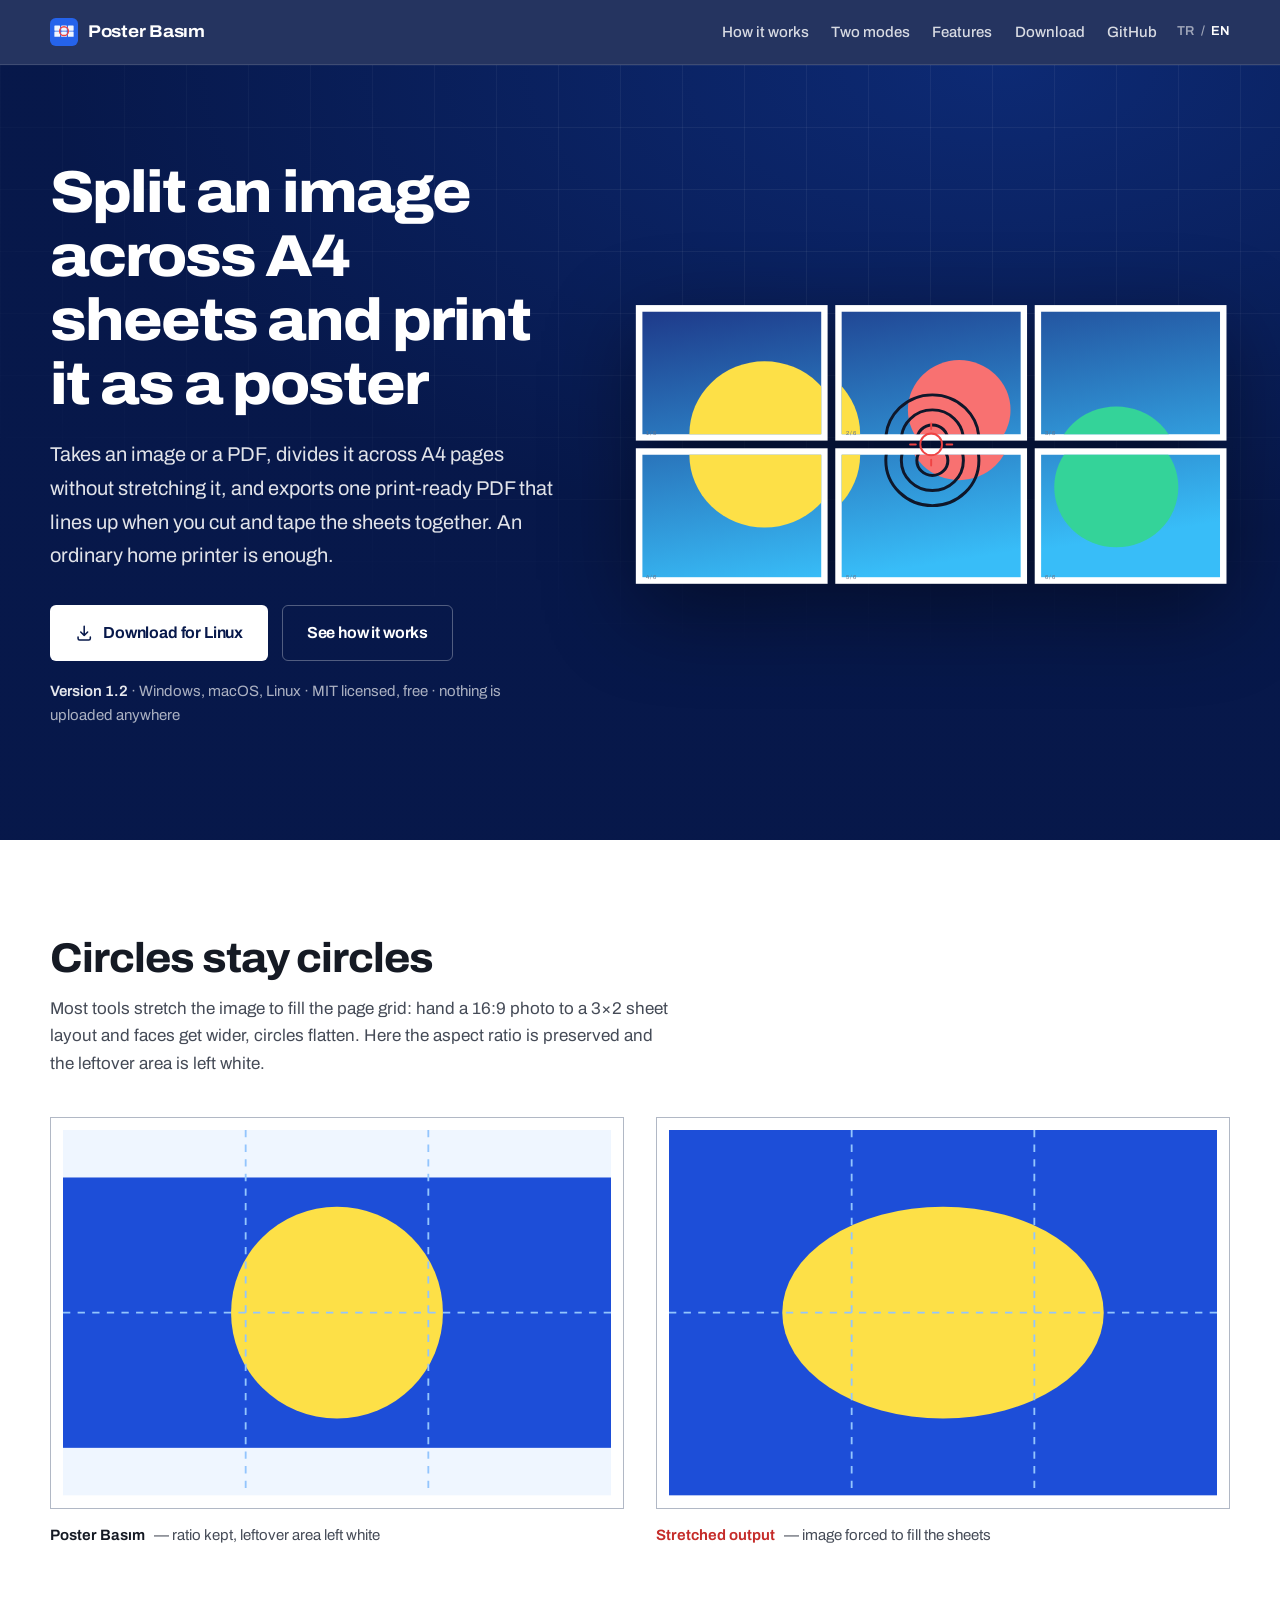
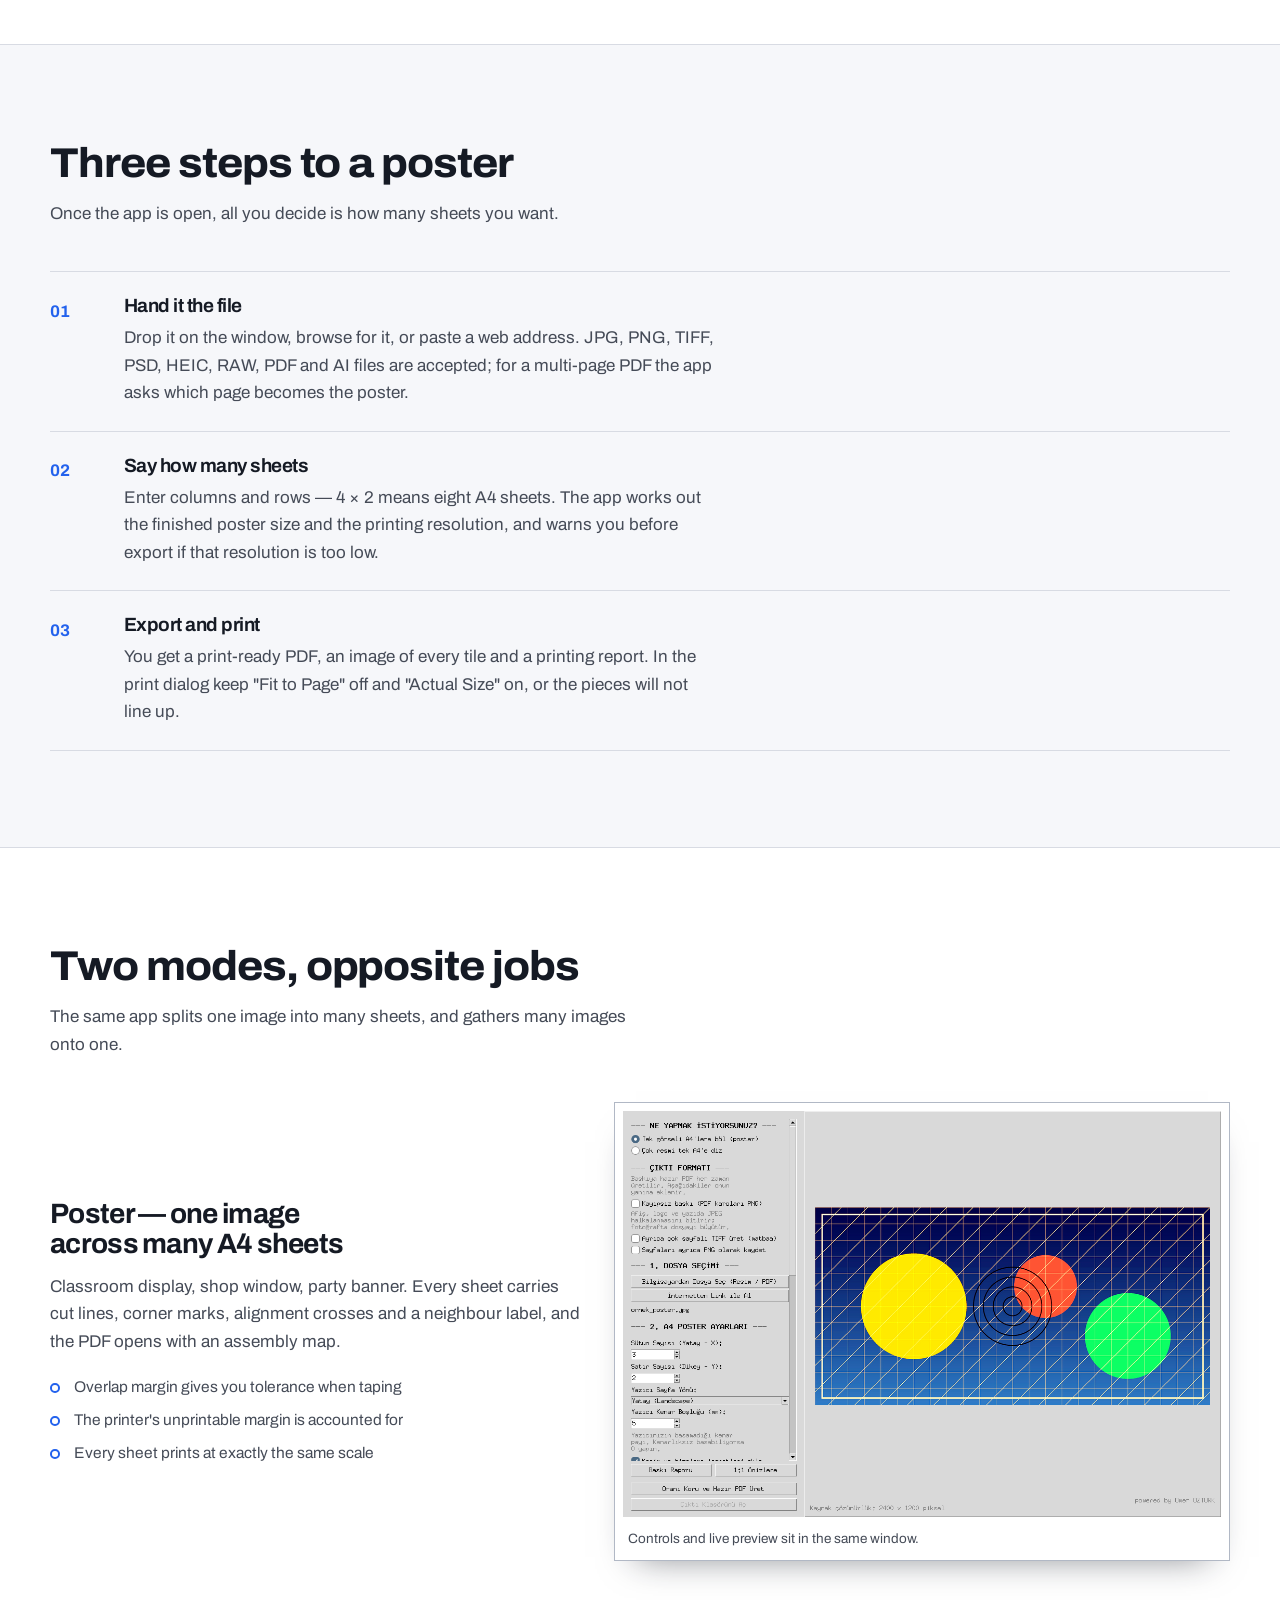
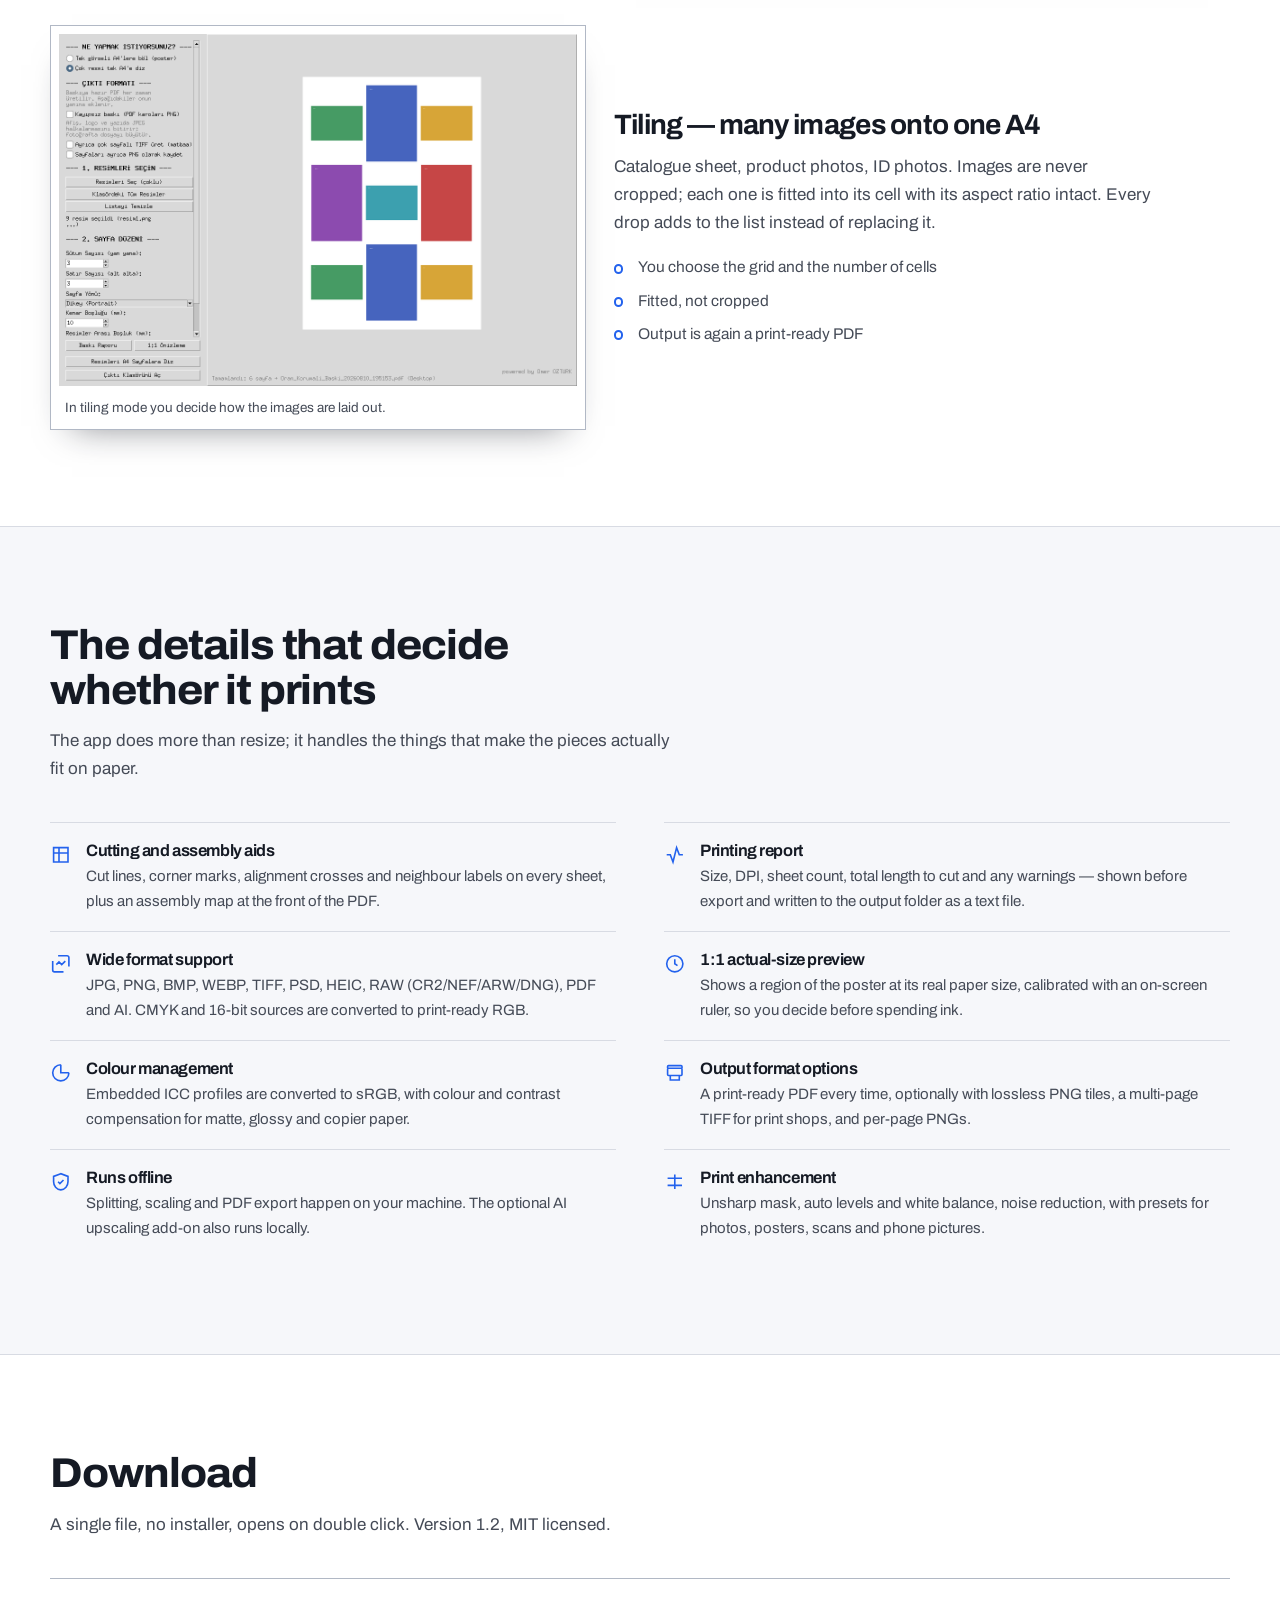
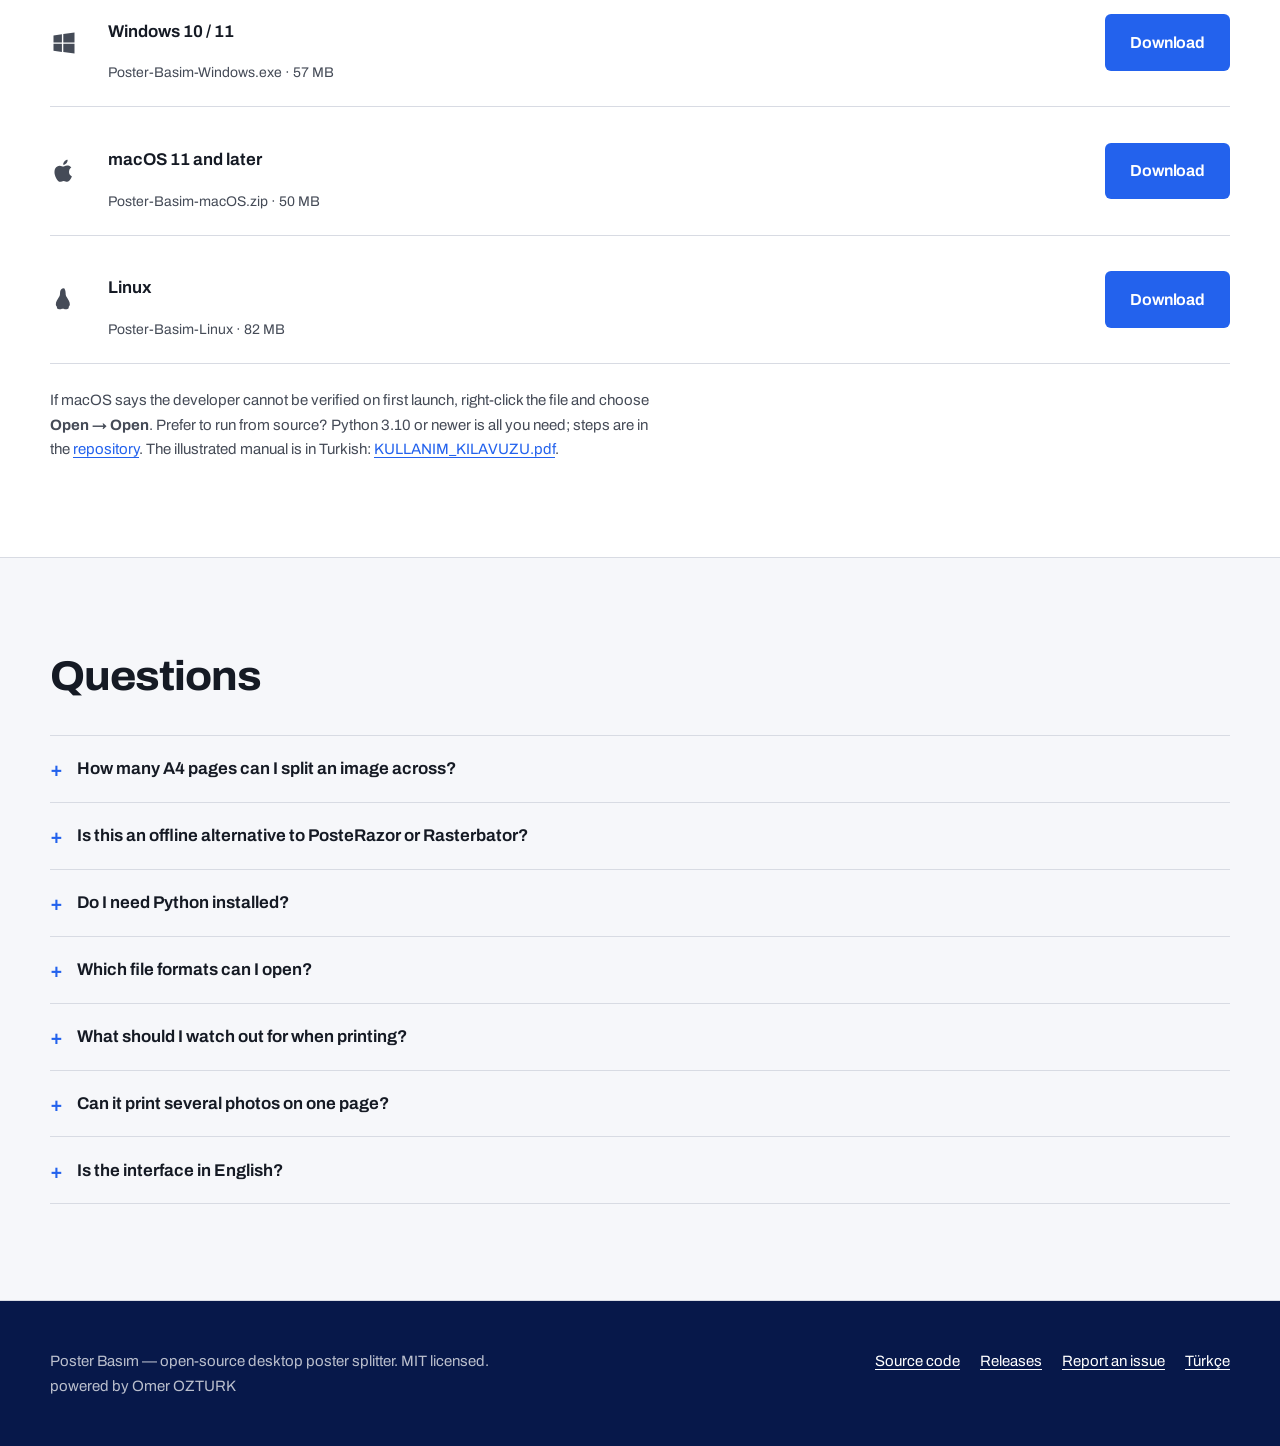
==== docs/en/index.html @ 3c2677ff "Tanitim sayfasi: iki dilli GitHub Pages sitesi Arama gorunurlugu icin docs/ altinda Turkce ve Ingili" ====
<!doctype html>
<html lang="en">
<head>
<meta charset="utf-8">
<meta name="viewport" content="width=device-width, initial-scale=1">
<title>Poster Basım — Split an image into A4 pages and print it as a poster</title>
<meta name="description" content="Free desktop app that splits an image or PDF across A4 pages without distorting it and exports a print-ready PDF. Works offline on Windows, macOS and Linux — your file never leaves your computer.">
<link rel="canonical" href="https://mustafasneu.github.io/poster-basim/en/">
<link rel="alternate" hreflang="tr" href="https://mustafasneu.github.io/poster-basim/">
<link rel="alternate" hreflang="en" href="https://mustafasneu.github.io/poster-basim/en/">
<link rel="alternate" hreflang="x-default" href="https://mustafasneu.github.io/poster-basim/">

<meta property="og:type" content="website">
<meta property="og:locale" content="en_US">
<meta property="og:title" content="Poster Basım — Split an image into A4 pages and print it as a poster">
<meta property="og:description" content="Splits an image across A4 sheets without stretching it and exports a print-ready PDF. Free, offline, no upload.">
<meta property="og:url" content="https://mustafasneu.github.io/poster-basim/en/">
<meta property="og:image" content="https://mustafasneu.github.io/poster-basim/img/onizleme-karti.png">
<meta name="twitter:card" content="summary_large_image">

<link rel="icon" href="../img/simge.png" sizes="any">
<link rel="apple-touch-icon" href="../img/simge.png">

<link rel="preconnect" href="https://fonts.googleapis.com">
<link rel="preconnect" href="https://fonts.gstatic.com" crossorigin>
<link rel="stylesheet" href="https://fonts.googleapis.com/css2?family=Archivo:wdth,wght@100..125,400..800&display=swap">
<link rel="stylesheet" href="../style.css">

<script type="application/ld+json">
{
  "@context": "https://schema.org",
  "@type": "SoftwareApplication",
  "name": "Poster Basım",
  "applicationCategory": "DesignApplication",
  "operatingSystem": "Windows, macOS, Linux",
  "description": "Desktop app that splits an image or PDF across A4 sheets without distortion and exports a print-ready PDF. It also tiles many images onto a single A4 sheet.",
  "url": "https://mustafasneu.github.io/poster-basim/en/",
  "downloadUrl": "https://github.com/mustafasneu/poster-basim/releases/latest",
  "softwareVersion": "1.2",
  "license": "https://opensource.org/licenses/MIT",
  "isAccessibleForFree": true,
  "offers": { "@type": "Offer", "price": "0", "priceCurrency": "USD" },
  "inLanguage": "en"
}
</script>
<script type="application/ld+json">
{
  "@context": "https://schema.org",
  "@type": "FAQPage",
  "mainEntity": [
    {"@type":"Question","name":"How many A4 pages can I split an image across?","acceptedAnswer":{"@type":"Answer","text":"You choose the number of columns and rows — 4 columns by 2 rows makes eight A4 sheets. The app calculates the finished poster size and the printing resolution for that grid, and warns you before export if the resolution is too low."}},
    {"@type":"Question","name":"Is it an offline alternative to PosteRazor and Rasterbator?","acceptedAnswer":{"@type":"Answer","text":"Yes. It is a desktop application for Windows, macOS and Linux. Splitting, scaling and PDF export all happen on your machine, so nothing is uploaded to a server."}},
    {"@type":"Question","name":"Do I need Python installed?","acceptedAnswer":{"@type":"Answer","text":"No, if you download the packaged build from this page — it is a single file and runs on double click. Running from source requires Python 3.10 or newer."}},
    {"@type":"Question","name":"Which file formats can I open?","acceptedAnswer":{"@type":"Answer","text":"JPG, PNG, BMP, WEBP, TIFF, PSD, HEIC, RAW files such as CR2, NEF, ARW and DNG, plus PDF and AI. CMYK and 16-bit sources are converted to print-ready RGB."}},
    {"@type":"Question","name":"What should I watch out for when printing?","acceptedAnswer":{"@type":"Answer","text":"Turn off Fit to Page in the print dialog and print at Actual Size or 100% scale. Otherwise the sheets come out at different scales and the pieces will not line up."}},
    {"@type":"Question","name":"Can it print several photos on one page?","acceptedAnswer":{"@type":"Answer","text":"Yes, that is the tiling mode. It arranges multiple images on a single A4 sheet in a grid without cropping them, keeping each image's aspect ratio."}}
  ]
}
</script>
</head>
<body>
<a class="skip" href="#content">Skip to content</a>

<header class="site-head">
  <div class="shell site-head__in">
    <a class="brand" href="./">
      <svg viewBox="0 0 64 64" aria-hidden="true" focusable="false">
        <rect width="64" height="64" rx="13" fill="#2563EB"/>
        <g fill="#EFF6FF">
          <rect x="10" y="17" width="13" height="12" rx="1"/>
          <rect x="25.5" y="17" width="13" height="12" rx="1"/>
          <rect x="41" y="17" width="13" height="12" rx="1"/>
          <rect x="10" y="31" width="13" height="12" rx="1"/>
          <rect x="25.5" y="31" width="13" height="12" rx="1"/>
          <rect x="41" y="31" width="13" height="12" rx="1"/>
        </g>
        <circle cx="32" cy="30" r="10" fill="none" stroke="#EF4444" stroke-width="3.4"/>
      </svg>
      Poster Basım
    </a>
    <nav class="site-nav" aria-label="On this page">
      <a href="#how">How it works</a>
      <a href="#modes">Two modes</a>
      <a href="#features">Features</a>
      <a href="#download">Download</a>
      <a href="https://github.com/mustafasneu/poster-basim">GitHub</a>
    </nav>
    <p class="lang">
      <a href="../" hreflang="tr">TR</a>
      <span aria-hidden="true">/</span>
      <a href="./" aria-current="page" hreflang="en">EN</a>
    </p>
  </div>
</header>

<main id="content">

  <section class="hero">
    <div class="shell hero__in">
      <div>
        <h1>Split an image across A4 sheets and print it as a poster</h1>
        <p class="hero__lede">
          Takes an image or a PDF, divides it across A4 pages without stretching it,
          and exports one print-ready PDF that lines up when you cut and tape the
          sheets together. An ordinary home printer is enough.
        </p>
        <div class="cta-row">
          <a class="btn btn--primary" id="ana-indirme" href="#download" data-win="https://github.com/mustafasneu/poster-basim/releases/latest/download/Poster-Basim-Windows.exe" data-mac="https://github.com/mustafasneu/poster-basim/releases/latest/download/Poster-Basim-macOS.zip" data-linux="https://github.com/mustafasneu/poster-basim/releases/latest/download/Poster-Basim-Linux">
            <svg viewBox="0 0 24 24" fill="none" stroke="currentColor" stroke-width="2" stroke-linecap="round" stroke-linejoin="round" aria-hidden="true"><path d="M12 3v12m0 0 4.5-4.5M12 15l-4.5-4.5M4 17v2a2 2 0 0 0 2 2h12a2 2 0 0 0 2-2v-2"/></svg>
            <span id="ana-indirme-yazi">Download the app</span>
          </a>
          <a class="btn btn--ghost" href="#how">See how it works</a>
        </div>
        <p class="hero__note">
          <b>Version 1.2</b> · Windows, macOS, Linux · MIT licensed, free ·
          nothing is uploaded anywhere
        </p>
      </div>

      <div class="sheets">
        <svg viewBox="0 0 936 448" role="img" aria-labelledby="sheets-title">
          <title id="sheets-title">One image divided across six A4 sheets, each with print margins and a page number</title>
          <defs>
            <linearGradient id="art-bg" x1="0" y1="0" x2="0.35" y2="1">
              <stop offset="0" stop-color="#1E3A8A"/>
              <stop offset="1" stop-color="#38BDF8"/>
            </linearGradient>
            <g id="art">
              <rect width="900" height="424" fill="url(#art-bg)"/>
              <circle cx="205" cy="212" r="126" fill="#FDE047"/>
              <circle cx="497" cy="170" r="86" fill="#F87171"/>
              <circle cx="726" cy="268" r="104" fill="#34D399"/>
              <g fill="none" stroke="#0F172A" stroke-width="5">
                <circle cx="452" cy="222" r="26"/>
                <circle cx="452" cy="222" r="52"/>
                <circle cx="452" cy="222" r="78"/>
              </g>
            </g>
          </defs>

          <g>
            <g class="sheet-tile" style="--i:0">
              <rect x="6" y="6" width="300" height="212" fill="#fff"/>
              <svg x="16" y="16" width="280" height="192" viewBox="0 0 300 212" preserveAspectRatio="none"><use href="#art"/></svg>
              <text x="22" y="210" font-size="9" fill="#64748B" font-family="Archivo, sans-serif">1 / 6</text>
            </g>
            <g class="sheet-tile" style="--i:1">
              <rect x="318" y="6" width="300" height="212" fill="#fff"/>
              <svg x="328" y="16" width="280" height="192" viewBox="300 0 300 212" preserveAspectRatio="none"><use href="#art"/></svg>
              <text x="334" y="210" font-size="9" fill="#64748B" font-family="Archivo, sans-serif">2 / 6</text>
            </g>
            <g class="sheet-tile" style="--i:2">
              <rect x="630" y="6" width="300" height="212" fill="#fff"/>
              <svg x="640" y="16" width="280" height="192" viewBox="600 0 300 212" preserveAspectRatio="none"><use href="#art"/></svg>
              <text x="646" y="210" font-size="9" fill="#64748B" font-family="Archivo, sans-serif">3 / 6</text>
            </g>
            <g class="sheet-tile" style="--i:3">
              <rect x="6" y="230" width="300" height="212" fill="#fff"/>
              <svg x="16" y="240" width="280" height="192" viewBox="0 212 300 212" preserveAspectRatio="none"><use href="#art"/></svg>
              <text x="22" y="434" font-size="9" fill="#64748B" font-family="Archivo, sans-serif">4 / 6</text>
            </g>
            <g class="sheet-tile" style="--i:4">
              <rect x="318" y="230" width="300" height="212" fill="#fff"/>
              <svg x="328" y="240" width="280" height="192" viewBox="300 212 300 212" preserveAspectRatio="none"><use href="#art"/></svg>
              <text x="334" y="434" font-size="9" fill="#64748B" font-family="Archivo, sans-serif">5 / 6</text>
            </g>
            <g class="sheet-tile" style="--i:5">
              <rect x="630" y="230" width="300" height="212" fill="#fff"/>
              <svg x="640" y="240" width="280" height="192" viewBox="600 212 300 212" preserveAspectRatio="none"><use href="#art"/></svg>
              <text x="646" y="434" font-size="9" fill="#64748B" font-family="Archivo, sans-serif">6 / 6</text>
            </g>

            <circle cx="468" cy="224" r="17" fill="none" stroke="#EF4444" stroke-width="3"/>
            <path d="M468 200v-9M468 257v-9M444 224h-9M501 224h-9" stroke="#EF4444" stroke-width="3" stroke-linecap="round"/>
          </g>
        </svg>
      </div>
    </div>
  </section>

  <section class="section" id="proportions">
    <div class="shell">
      <div class="section__head">
        <h2>Circles stay circles</h2>
        <p>
          Most tools stretch the image to fill the page grid: hand a 16:9 photo to a
          3×2 sheet layout and faces get wider, circles flatten. Here the aspect ratio
          is preserved and the leftover area is left white.
        </p>
      </div>
      <div class="proof-pair">
        <figure class="proof-case" style="margin:0">
          <div class="proof-frame">
            <svg viewBox="0 0 300 200" role="img" aria-label="Aspect ratio preserved: the circle is still a circle">
              <rect width="300" height="200" fill="#EFF6FF"/>
              <rect x="0" y="26" width="300" height="148" fill="#1D4ED8"/>
              <circle cx="150" cy="100" r="58" fill="#FDE047"/>
              <g stroke="#93C5FD" stroke-width="1" stroke-dasharray="4 4">
                <path d="M100 0v200M200 0v200M0 100h300"/>
              </g>
            </svg>
          </div>
          <figcaption><b>Poster Basım</b> — ratio kept, leftover area left white</figcaption>
        </figure>
        <figure class="proof-case proof-case--bad" style="margin:0">
          <div class="proof-frame">
            <svg viewBox="0 0 300 200" role="img" aria-label="Aspect ratio broken: the circle is squashed into an ellipse">
              <rect width="300" height="200" fill="#1D4ED8"/>
              <ellipse cx="150" cy="100" rx="88" ry="58" fill="#FDE047"/>
              <g stroke="#93C5FD" stroke-width="1" stroke-dasharray="4 4">
                <path d="M100 0v200M200 0v200M0 100h300"/>
              </g>
            </svg>
          </div>
          <figcaption><b>Stretched output</b> — image forced to fill the sheets</figcaption>
        </figure>
      </div>
    </div>
  </section>

  <section class="section section--tint" id="how">
    <div class="shell">
      <div class="section__head">
        <h2>Three steps to a poster</h2>
        <p>Once the app is open, all you decide is how many sheets you want.</p>
      </div>
      <ol class="steps">
        <li>
          <div>
            <h3>Hand it the file</h3>
            <p>
              Drop it on the window, browse for it, or paste a web address. JPG, PNG,
              TIFF, PSD, HEIC, RAW, PDF and AI files are accepted; for a multi-page
              PDF the app asks which page becomes the poster.
            </p>
          </div>
        </li>
        <li>
          <div>
            <h3>Say how many sheets</h3>
            <p>
              Enter columns and rows — 4 × 2 means eight A4 sheets. The app works out
              the finished poster size and the printing resolution, and warns you
              before export if that resolution is too low.
            </p>
          </div>
        </li>
        <li>
          <div>
            <h3>Export and print</h3>
            <p>
              You get a print-ready PDF, an image of every tile and a printing report.
              In the print dialog keep "Fit to Page" off and "Actual Size" on, or the
              pieces will not line up.
            </p>
          </div>
        </li>
      </ol>
    </div>
  </section>

  <section class="section" id="modes">
    <div class="shell">
      <div class="section__head">
        <h2>Two modes, opposite jobs</h2>
        <p>The same app splits one image into many sheets, and gathers many images onto one.</p>
      </div>
      <div class="modes">
        <div class="mode">
          <div>
            <h3>Poster — one image across many A4 sheets</h3>
            <p>
              Classroom display, shop window, party banner. Every sheet carries cut
              lines, corner marks, alignment crosses and a neighbour label, and the
              PDF opens with an assembly map.
            </p>
            <ul>
              <li>Overlap margin gives you tolerance when taping</li>
              <li>The printer's unprintable margin is accounted for</li>
              <li>Every sheet prints at exactly the same scale</li>
            </ul>
          </div>
          <figure class="shot">
            <img src="../img/arayuz.png" alt="The main window: splitting controls on the left, gridded poster preview on the right" width="1150" height="780" loading="lazy" decoding="async">
            <figcaption>Controls and live preview sit in the same window.</figcaption>
          </figure>
        </div>

        <div class="mode mode--flip">
          <div>
            <h3>Tiling — many images onto one A4</h3>
            <p>
              Catalogue sheet, product photos, ID photos. Images are never cropped;
              each one is fitted into its cell with its aspect ratio intact. Every
              drop adds to the list instead of replacing it.
            </p>
            <ul>
              <li>You choose the grid and the number of cells</li>
              <li>Fitted, not cropped</li>
              <li>Output is again a print-ready PDF</li>
            </ul>
          </div>
          <figure class="shot">
            <img src="../img/dizme.png" alt="Tiling mode: grid settings on the left, a preview of nine images laid out on one A4 sheet on the right" width="1150" height="780" loading="lazy" decoding="async">
            <figcaption>In tiling mode you decide how the images are laid out.</figcaption>
          </figure>
        </div>
      </div>
    </div>
  </section>

  <section class="section section--tint" id="features">
    <div class="shell">
      <div class="section__head">
        <h2>The details that decide whether it prints</h2>
        <p>
          The app does more than resize; it handles the things that make the pieces
          actually fit on paper.
        </p>
      </div>
      <div class="specs">
        <div class="spec">
          <svg viewBox="0 0 24 24" fill="none" stroke="currentColor" stroke-width="1.8" aria-hidden="true"><path d="M4 4h16v16H4z"/><path d="M4 10h16M10 4v16"/></svg>
          <div>
            <h3>Cutting and assembly aids</h3>
            <p>Cut lines, corner marks, alignment crosses and neighbour labels on every sheet, plus an assembly map at the front of the PDF.</p>
          </div>
        </div>
        <div class="spec">
          <svg viewBox="0 0 24 24" fill="none" stroke="currentColor" stroke-width="1.8" aria-hidden="true"><path d="M3 12h4l3 8 4-16 3 8h4"/></svg>
          <div>
            <h3>Printing report</h3>
            <p>Size, DPI, sheet count, total length to cut and any warnings — shown before export and written to the output folder as a text file.</p>
          </div>
        </div>
        <div class="spec">
          <svg viewBox="0 0 24 24" fill="none" stroke="currentColor" stroke-width="1.8" aria-hidden="true"><path d="M21 15V5a2 2 0 0 0-2-2H9"/><path d="M3 9v10a2 2 0 0 0 2 2h10"/><path d="m7 13 3-3 3 3 4-4"/></svg>
          <div>
            <h3>Wide format support</h3>
            <p>JPG, PNG, BMP, WEBP, TIFF, PSD, HEIC, RAW (CR2/NEF/ARW/DNG), PDF and AI. CMYK and 16-bit sources are converted to print-ready RGB.</p>
          </div>
        </div>
        <div class="spec">
          <svg viewBox="0 0 24 24" fill="none" stroke="currentColor" stroke-width="1.8" aria-hidden="true"><circle cx="12" cy="12" r="9"/><path d="M12 7v5l3 2"/></svg>
          <div>
            <h3>1:1 actual-size preview</h3>
            <p>Shows a region of the poster at its real paper size, calibrated with an on-screen ruler, so you decide before spending ink.</p>
          </div>
        </div>
        <div class="spec">
          <svg viewBox="0 0 24 24" fill="none" stroke="currentColor" stroke-width="1.8" aria-hidden="true"><path d="M12 3a9 9 0 1 0 9 9"/><path d="M12 3v9h9"/></svg>
          <div>
            <h3>Colour management</h3>
            <p>Embedded ICC profiles are converted to sRGB, with colour and contrast compensation for matte, glossy and copier paper.</p>
          </div>
        </div>
        <div class="spec">
          <svg viewBox="0 0 24 24" fill="none" stroke="currentColor" stroke-width="1.8" aria-hidden="true"><path d="M4 7V5a1 1 0 0 1 1-1h14a1 1 0 0 1 1 1v2"/><rect x="4" y="7" width="16" height="8" rx="1"/><path d="M7 15v5h10v-5"/></svg>
          <div>
            <h3>Output format options</h3>
            <p>A print-ready PDF every time, optionally with lossless PNG tiles, a multi-page TIFF for print shops, and per-page PNGs.</p>
          </div>
        </div>
        <div class="spec">
          <svg viewBox="0 0 24 24" fill="none" stroke="currentColor" stroke-width="1.8" aria-hidden="true"><path d="M12 3 4 6v6c0 4.5 3.2 8.4 8 9 4.8-.6 8-4.5 8-9V6z"/><path d="m9 12 2 2 4-4"/></svg>
          <div>
            <h3>Runs offline</h3>
            <p>Splitting, scaling and PDF export happen on your machine. The optional AI upscaling add-on also runs locally.</p>
          </div>
        </div>
        <div class="spec">
          <svg viewBox="0 0 24 24" fill="none" stroke="currentColor" stroke-width="1.8" aria-hidden="true"><path d="M12 4v16M4 8h16M4 16h16"/></svg>
          <div>
            <h3>Print enhancement</h3>
            <p>Unsharp mask, auto levels and white balance, noise reduction, with presets for photos, posters, scans and phone pictures.</p>
          </div>
        </div>
      </div>
    </div>
  </section>

  <section class="section" id="download">
    <div class="shell">
      <div class="section__head">
        <h2>Download</h2>
        <p>A single file, no installer, opens on double click. Version 1.2, MIT licensed.</p>
      </div>

      <div class="downloads">
        <div class="dl">
          <svg class="os" viewBox="0 0 24 24" fill="currentColor" aria-hidden="true"><path d="M3 5.5 10.2 4.5v7.1H3zM11.4 4.3 21 3v8.6h-9.6zM3 12.6h7.2v7.1L3 18.6zM11.4 12.6H21V21l-9.6-1.3z"/></svg>
          <div>
            <p class="dl__name">Windows 10 / 11</p>
            <p class="dl__meta">Poster-Basim-Windows.exe · 57 MB</p>
          </div>
          <a class="btn btn--solid" href="https://github.com/mustafasneu/poster-basim/releases/latest/download/Poster-Basim-Windows.exe">Download</a>
        </div>
        <div class="dl">
          <svg class="os" viewBox="0 0 24 24" fill="currentColor" aria-hidden="true"><path d="M16.3 12.6c0-2.3 1.9-3.4 2-3.5-1.1-1.6-2.8-1.8-3.4-1.8-1.4-.2-2.8.9-3.5.9s-1.8-.8-3-.8c-1.5 0-3 .9-3.8 2.3-1.6 2.8-.4 7 1.2 9.3.8 1.1 1.7 2.4 2.9 2.3 1.2 0 1.6-.7 3-.7s1.8.7 3 .7 2-1.1 2.8-2.2c.9-1.3 1.2-2.5 1.3-2.6-.1 0-2.5-1-2.5-3.9zM14.1 5.4c.6-.8 1.1-1.9 1-3-.9 0-2.1.6-2.8 1.4-.6.7-1.1 1.8-1 2.9 1 .1 2.1-.5 2.8-1.3z"/></svg>
          <div>
            <p class="dl__name">macOS 11 and later</p>
            <p class="dl__meta">Poster-Basim-macOS.zip · 50 MB</p>
          </div>
          <a class="btn btn--solid" href="https://github.com/mustafasneu/poster-basim/releases/latest/download/Poster-Basim-macOS.zip">Download</a>
        </div>
        <div class="dl">
          <svg class="os" viewBox="0 0 24 24" fill="currentColor" aria-hidden="true"><path d="M12 2c-2.2 0-3.4 1.7-3.4 3.9 0 1.5-.2 2.4-.9 3.5C6.6 11.2 5 13.4 5 15.7c0 1 .4 1.7 1 2.2-.3.8.2 1.6 1.1 1.9 1.1.4 2.5.2 3.1-.4h1.6c.6.6 2 .8 3.1.4.9-.3 1.4-1.1 1.1-1.9.6-.5 1-1.2 1-2.2 0-2.3-1.6-4.5-2.7-6.3-.7-1.1-.9-2-.9-3.5C13.4 3.7 12.2 2 12 2z"/></svg>
          <div>
            <p class="dl__name">Linux</p>
            <p class="dl__meta">Poster-Basim-Linux · 82 MB</p>
          </div>
          <a class="btn btn--solid" href="https://github.com/mustafasneu/poster-basim/releases/latest/download/Poster-Basim-Linux">Download</a>
        </div>
      </div>

      <p class="dl-note">
        If macOS says the developer cannot be verified on first launch, right-click the
        file and choose <b>Open → Open</b>. Prefer to run from source? Python 3.10 or
        newer is all you need; steps are in the
        <a href="https://github.com/mustafasneu/poster-basim#kurulum">repository</a>.
        The illustrated manual is in Turkish:
        <a href="https://github.com/mustafasneu/poster-basim/releases/latest/download/KULLANIM_KILAVUZU.pdf">KULLANIM_KILAVUZU.pdf</a>.
      </p>
    </div>
  </section>

  <section class="section section--tint" id="faq">
    <div class="shell">
      <div class="section__head">
        <h2>Questions</h2>
      </div>
      <div class="faq">
        <details>
          <summary>How many A4 pages can I split an image across?</summary>
          <p>
            You choose the columns and rows — 4 columns by 2 rows makes eight A4
            sheets. The app calculates the finished poster size and the printing
            resolution for that grid, and warns you before export if the resolution
            is too low.
          </p>
        </details>
        <details>
          <summary>Is this an offline alternative to PosteRazor or Rasterbator?</summary>
          <p>
            Yes. It is a desktop application for Windows, macOS and Linux. Splitting,
            scaling and PDF export all happen on your machine, so nothing is uploaded
            to a server.
          </p>
        </details>
        <details>
          <summary>Do I need Python installed?</summary>
          <p>
            Not if you download the packaged build from this page — it is a single
            file and runs on double click. Running from source requires Python 3.10
            or newer.
          </p>
        </details>
        <details>
          <summary>Which file formats can I open?</summary>
          <p>
            JPG, PNG, BMP, WEBP, TIFF, PSD, HEIC, RAW files such as CR2, NEF, ARW and
            DNG, plus PDF and AI. CMYK and 16-bit sources are converted to print-ready
            RGB.
          </p>
        </details>
        <details>
          <summary>What should I watch out for when printing?</summary>
          <p>
            Turn off "Fit to Page" in the print dialog and print at "Actual Size" or
            100% scale. Otherwise the sheets come out at different scales and the
            pieces will not line up.
          </p>
        </details>
        <details>
          <summary>Can it print several photos on one page?</summary>
          <p>
            Yes — that is the tiling mode. It arranges multiple images on a single A4
            sheet in a grid without cropping them, keeping each image's aspect ratio.
          </p>
        </details>
        <details>
          <summary>Is the interface in English?</summary>
          <p>
            The application interface is in Turkish, and so is the illustrated manual.
            The workflow is short — pick a file, set columns and rows, export — and
            this page describes each control, but a fully English interface is not
            available yet.
          </p>
        </details>
      </div>
    </div>
  </section>
</main>

<footer class="site-foot">
  <div class="shell site-foot__in">
    <p>
      Poster Basım — open-source desktop poster splitter. MIT licensed.
      <br>powered by Omer OZTURK
    </p>
    <nav class="foot-links" aria-label="Footer">
      <a href="https://github.com/mustafasneu/poster-basim">Source code</a>
      <a href="https://github.com/mustafasneu/poster-basim/releases/latest">Releases</a>
      <a href="https://github.com/mustafasneu/poster-basim/issues">Report an issue</a>
      <a href="../" hreflang="tr">Türkçe</a>
    </nav>
  </div>
</footer>

<script src="../app.js" defer></script>
</body>
</html>
---- docs/style.css ----
/* Poster Basım — tanıtım sayfası
   Görsel dil programın çıktısından geliyor: A4 karoları, kesme kılavuzları,
   hizalama işaretleri, numaralı sayfalar. Renkler uygulama simgesinden alındı. */

:root {
    color-scheme: light;

    /* Kimlik — simge.png'den örneklendi */
    --blue: oklch(0.546 0.219 262.9); /* #2563EB */
    --blue-deep: oklch(0.318 0.132 264);
    --blue-deeper: oklch(0.234 0.096 265);
    --blue-pale: oklch(0.882 0.059 254); /* #BFDBFE */
    --red: oklch(0.637 0.208 25.3); /* #EF4444 — hizalama işareti */
    --red-ink: oklch(0.54 0.19 27); /* metin için koyultulmuş hali, beyazda 5.6:1 */

    /* Kağıt ve mürekkep — nötrler markanın kendi mavisine doğru hafif kırılıyor */
    --paper: oklch(1 0 0);
    --paper-2: oklch(0.976 0.004 264);
    --ink: oklch(0.216 0.021 265);
    --ink-2: oklch(0.412 0.021 265);
    --rule: oklch(0.892 0.011 265);
    --rule-strong: oklch(0.78 0.02 265);

    --shell: min(1180px, 100% - 2.5rem);
    --step: clamp(1.6rem, 1.1rem + 2vw, 3rem);

    --z-sticky: 100;

    --ease: cubic-bezier(0.16, 1, 0.3, 1);

    font-family: Archivo, ui-sans-serif, system-ui, "Segoe UI", sans-serif;
    font-synthesis-weight: none;
}

*,
*::before,
*::after {
    box-sizing: border-box;
}

html {
    -webkit-text-size-adjust: 100%;
    scroll-behavior: smooth;
}

@media (prefers-reduced-motion: reduce) {
    html {
        scroll-behavior: auto;
    }
}

body {
    margin: 0;
    background: var(--paper);
    color: var(--ink);
    font-size: 1.0625rem;
    line-height: 1.62;
    -webkit-font-smoothing: antialiased;
}

img,
svg {
    display: block;
    max-width: 100%;
}

a {
    color: var(--blue);
    text-underline-offset: 0.18em;
    text-decoration-thickness: from-font;
}

a:focus-visible,
button:focus-visible,
summary:focus-visible {
    outline: 3px solid var(--blue);
    outline-offset: 3px;
    border-radius: 2px;
}

h1,
h2,
h3 {
    text-wrap: balance;
    letter-spacing: -0.025em;
    line-height: 1.08;
    margin: 0;
}

p {
    text-wrap: pretty;
}

.shell {
    width: var(--shell);
    margin-inline: auto;
}

.skip {
    position: absolute;
    left: -9999px;
    top: 0;
    background: var(--ink);
    color: var(--paper);
    padding: 0.75rem 1.15rem;
    z-index: calc(var(--z-sticky) + 1);
}

.skip:focus {
    left: 0.75rem;
    top: 0.75rem;
}

/* ---------- Üst çubuk ---------- */

.site-head {
    position: sticky;
    top: 0;
    z-index: var(--z-sticky);
    background: color-mix(in oklab, var(--blue-deeper) 88%, transparent);
    backdrop-filter: blur(10px);
    border-bottom: 1px solid oklch(1 0 0 / 0.12);
}

.site-head__in {
    display: flex;
    align-items: center;
    gap: 1.25rem;
    min-height: 4rem;
}

.brand {
    display: flex;
    align-items: center;
    gap: 0.625rem;
    color: var(--paper);
    text-decoration: none;
    font-weight: 700;
    font-stretch: 110%;
    letter-spacing: -0.015em;
    margin-right: auto;
}

.brand svg {
    width: 1.75rem;
    height: 1.75rem;
    flex: none;
}

.site-nav {
    display: flex;
    align-items: center;
    gap: 1.4rem;
}

.site-nav a {
    color: oklch(1 0 0 / 0.82);
    text-decoration: none;
    font-size: 0.9375rem;
    font-weight: 500;
}

.site-nav a:hover {
    color: var(--paper);
}

.lang {
    display: flex;
    align-items: center;
    gap: 0.4rem;
    font-size: 0.8125rem;
    font-weight: 600;
    color: oklch(1 0 0 / 0.55);
}

.lang a {
    color: oklch(1 0 0 / 0.55);
    text-decoration: none;
}

.lang [aria-current] {
    color: var(--paper);
}

@media (max-width: 720px) {
    .site-nav {
        display: none;
    }
}

/* ---------- Hero ---------- */

.hero {
    position: relative;
    background:
        radial-gradient(
            120% 100% at 78% 0%,
            var(--blue-deep) 0%,
            var(--blue-deeper) 62%
        ),
        var(--blue-deeper);
    color: var(--paper);
    overflow: hidden;
    padding-block: clamp(3rem, 1.5rem + 6vw, 6rem) clamp(3.5rem, 2rem + 7vw, 7rem);
}

/* Kesme kılavuzu dokusu — programın ürettiği montaj çizgileri */
.hero::before {
    content: "";
    position: absolute;
    inset: 0;
    background-image:
        linear-gradient(oklch(1 0 0 / 0.055) 1px, transparent 1px),
        linear-gradient(90deg, oklch(1 0 0 / 0.055) 1px, transparent 1px);
    background-size: 62px 62px;
    mask-image: radial-gradient(120% 90% at 70% 10%, #000 20%, transparent 78%);
    pointer-events: none;
}

.hero__in {
    position: relative;
    display: grid;
    gap: clamp(2.5rem, 1rem + 6vw, 4.5rem);
    align-items: center;
}

@media (min-width: 940px) {
    .hero__in {
        grid-template-columns: minmax(0, 0.92fr) minmax(0, 1.08fr);
    }
}

.hero h1 {
    font-size: clamp(2.25rem, 1.4rem + 3.3vw, 3.7rem);
    font-weight: 800;
    font-stretch: 108%;
    letter-spacing: -0.035em;
}

.hero__lede {
    margin: 1.35rem 0 0;
    max-width: 46ch;
    font-size: clamp(1.0625rem, 1rem + 0.35vw, 1.25rem);
    color: oklch(1 0 0 / 0.88);
    line-height: 1.68;
}

.hero__note {
    margin: 1.1rem 0 0;
    font-size: 0.9375rem;
    color: oklch(1 0 0 / 0.66);
}

.hero__note b {
    color: oklch(1 0 0 / 0.9);
    font-weight: 600;
}

/* ---------- Düğmeler ---------- */

.cta-row {
    display: flex;
    flex-wrap: wrap;
    align-items: center;
    gap: 0.85rem;
    margin-top: 2rem;
}

.btn {
    display: inline-flex;
    align-items: center;
    gap: 0.6rem;
    padding: 0.9rem 1.5rem;
    border-radius: 6px;
    border: 1px solid transparent;
    font: inherit;
    font-size: 1rem;
    font-weight: 650;
    letter-spacing: -0.01em;
    text-decoration: none;
    cursor: pointer;
    transition:
        transform 0.25s var(--ease),
        background-color 0.25s var(--ease),
        border-color 0.25s var(--ease);
}

.btn--primary {
    background: var(--paper);
    color: var(--blue-deeper);
}

.btn--primary:hover {
    transform: translateY(-2px);
    background: var(--blue-pale);
}

.btn--ghost {
    border-color: oklch(1 0 0 / 0.3);
    color: var(--paper);
}

.btn--ghost:hover {
    border-color: var(--paper);
    background: oklch(1 0 0 / 0.08);
}

.btn--solid {
    background: var(--blue);
    color: var(--paper);
}

.btn--solid:hover {
    transform: translateY(-2px);
    background: var(--blue-deep);
}

.btn svg {
    width: 1.15em;
    height: 1.15em;
    flex: none;
}

@media (prefers-reduced-motion: reduce) {
    .btn:hover {
        transform: none;
    }
}

/* ---------- Hero görseli: altı A4 karosu ---------- */

.sheets {
    position: relative;
    aspect-ratio: 3 / 2;
    filter: drop-shadow(0 26px 45px oklch(0 0 0 / 0.42));
}

.sheets svg {
    width: 100%;
    height: 100%;
}

.sheet-tile {
    opacity: 1;
    transform-box: fill-box;
    transform-origin: center;
}

@media (prefers-reduced-motion: no-preference) {
    .js .sheet-tile {
        animation: tile-in 0.85s var(--ease) backwards;
        animation-delay: calc(var(--i) * 90ms);
    }
}

@keyframes tile-in {
    from {
        opacity: 0;
        transform: translateY(18px) scale(0.94);
    }
}

/* ---------- Bölüm iskeleti ---------- */

.section {
    padding-block: clamp(3.25rem, 2rem + 5vw, 6rem);
}

.section--tint {
    background: var(--paper-2);
    border-block: 1px solid var(--rule);
}

.section__head {
    max-width: 62ch;
}

.section h2 {
    font-size: clamp(1.75rem, 1.3rem + 1.9vw, 2.6rem);
    font-weight: 750;
    font-stretch: 105%;
}

.section__head p {
    margin: 0.9rem 0 0;
    font-size: 1.0625rem;
    color: var(--ink-2);
}

/* ---------- Sünme kanıtı ---------- */

.proof-pair {
    display: grid;
    gap: 1.5rem;
    margin-top: 2.5rem;
}

@media (min-width: 720px) {
    .proof-pair {
        grid-template-columns: 1fr 1fr;
        gap: 2rem;
    }
}

.proof-case figcaption {
    display: flex;
    align-items: baseline;
    gap: 0.55rem;
    margin-top: 0.9rem;
    font-size: 0.9375rem;
    color: var(--ink-2);
}

.proof-case b {
    color: var(--ink);
    font-weight: 650;
}

.proof-case--bad b {
    color: var(--red-ink);
}

.proof-frame {
    border: 1px solid var(--rule-strong);
    background: var(--paper);
    padding: 0.75rem;
}

/* ---------- Adımlar ---------- */

.steps {
    counter-reset: step;
    margin: 2.75rem 0 0;
    padding: 0;
    list-style: none;
    display: grid;
    gap: 0;
}

.steps li {
    counter-increment: step;
    display: grid;
    grid-template-columns: 3.25rem 1fr;
    gap: 0 1.35rem;
    padding-block: 1.5rem;
    border-top: 1px solid var(--rule);
}

.steps li:last-child {
    border-bottom: 1px solid var(--rule);
}

.steps li::before {
    content: counter(step, decimal-leading-zero);
    font-variant-numeric: tabular-nums;
    font-weight: 700;
    font-size: 1.05rem;
    color: var(--blue);
    padding-top: 0.1rem;
}

.steps h3 {
    font-size: 1.2rem;
    font-weight: 650;
}

.steps p {
    margin: 0.45rem 0 0;
    color: var(--ink-2);
    max-width: 60ch;
}

/* ---------- İki mod ---------- */

.modes {
    display: grid;
    gap: clamp(2.5rem, 1rem + 5vw, 4rem);
    margin-top: 2.75rem;
}

.mode {
    display: grid;
    gap: 1.75rem;
    align-items: center;
}

@media (min-width: 860px) {
    .mode {
        grid-template-columns: 1fr 1.15fr;
    }

    .mode--flip > figure {
        order: -1;
    }
}

.mode h3 {
    font-size: clamp(1.35rem, 1.1rem + 1vw, 1.75rem);
    font-weight: 700;
}

.mode p {
    margin: 0.85rem 0 0;
    color: var(--ink-2);
    max-width: 54ch;
}

.mode ul {
    margin: 1.15rem 0 0;
    padding: 0;
    list-style: none;
    display: grid;
    gap: 0.5rem;
    font-size: 0.9688rem;
}

.mode li {
    padding-left: 1.5rem;
    position: relative;
    color: var(--ink-2);
}

.mode li::before {
    content: "";
    position: absolute;
    left: 0;
    top: 0.62em;
    width: 0.6rem;
    height: 0.6rem;
    border: 2px solid var(--blue);
    border-radius: 50%;
}

.shot {
    margin: 0;
    border: 1px solid var(--rule-strong);
    background: var(--paper);
    padding: 0.5rem;
    box-shadow: 0 18px 34px -22px oklch(0.216 0.021 265 / 0.55);
}

.shot img {
    width: 100%;
    height: auto;
}

.shot figcaption {
    padding: 0.7rem 0.35rem 0.15rem;
    font-size: 0.8438rem;
    color: var(--ink-2);
}

/* ---------- Özellik künyesi ---------- */

.specs {
    margin: 2.5rem 0 0;
    display: grid;
    gap: 0;
}

@media (min-width: 780px) {
    .specs {
        grid-template-columns: 1fr 1fr;
        column-gap: 3rem;
    }
}

.spec {
    display: grid;
    grid-template-columns: 1.35rem 1fr;
    gap: 0.9rem;
    padding-block: 1.15rem;
    border-top: 1px solid var(--rule);
}

.spec svg {
    width: 1.35rem;
    height: 1.35rem;
    color: var(--blue);
    margin-top: 0.15rem;
}

.spec h3 {
    font-size: 1.0313rem;
    font-weight: 650;
}

.spec p {
    margin: 0.3rem 0 0;
    font-size: 0.9375rem;
    color: var(--ink-2);
}

/* ---------- İndirme ---------- */

.downloads {
    margin: 2.5rem 0 0;
    border-top: 1px solid var(--rule-strong);
}

.dl {
    display: grid;
    grid-template-columns: 2.5rem minmax(0, 1fr) auto;
    align-items: center;
    gap: 0.5rem 1.15rem;
    padding-block: 1.35rem;
    border-bottom: 1px solid var(--rule);
}

.dl svg.os {
    width: 1.75rem;
    height: 1.75rem;
    color: var(--ink-2);
}

.dl__name {
    font-weight: 650;
    font-size: 1.0625rem;
}

.dl__meta {
    margin: 0.15rem 0 0;
    font-size: 0.875rem;
    color: var(--ink-2);
    font-variant-numeric: tabular-nums;
}

@media (max-width: 600px) {
    .dl {
        grid-template-columns: 2.5rem minmax(0, 1fr);
    }

    .dl .btn {
        grid-column: 2;
        justify-self: start;
    }
}

.dl-note {
    margin: 1.5rem 0 0;
    font-size: 0.9375rem;
    color: var(--ink-2);
    max-width: 68ch;
}

/* ---------- SSS ---------- */

.faq {
    margin: 2.25rem 0 0;
    border-top: 1px solid var(--rule);
}

.faq details {
    border-bottom: 1px solid var(--rule);
}

.faq summary {
    display: flex;
    align-items: baseline;
    gap: 0.85rem;
    padding-block: 1.2rem;
    cursor: pointer;
    font-weight: 650;
    font-size: 1.0625rem;
    list-style: none;
}

.faq summary::-webkit-details-marker {
    display: none;
}

.faq summary::before {
    content: "+";
    color: var(--blue);
    font-weight: 700;
    font-size: 1.25rem;
    line-height: 1;
    transform: translateY(0.1em);
}

.faq details[open] summary::before {
    content: "–";
}

.faq p {
    margin: 0 0 1.35rem 1.7rem;
    color: var(--ink-2);
    max-width: 68ch;
}

/* ---------- Alt bilgi ---------- */

.site-foot {
    background: var(--blue-deeper);
    color: oklch(1 0 0 / 0.72);
    padding-block: 3rem;
    font-size: 0.9375rem;
}

.site-foot a {
    color: var(--paper);
}

.site-foot__in {
    display: flex;
    flex-wrap: wrap;
    gap: 1.5rem 2.5rem;
    align-items: baseline;
    justify-content: space-between;
}

.site-foot p {
    margin: 0;
    max-width: 52ch;
}

.foot-links {
    display: flex;
    flex-wrap: wrap;
    gap: 1.25rem;
}
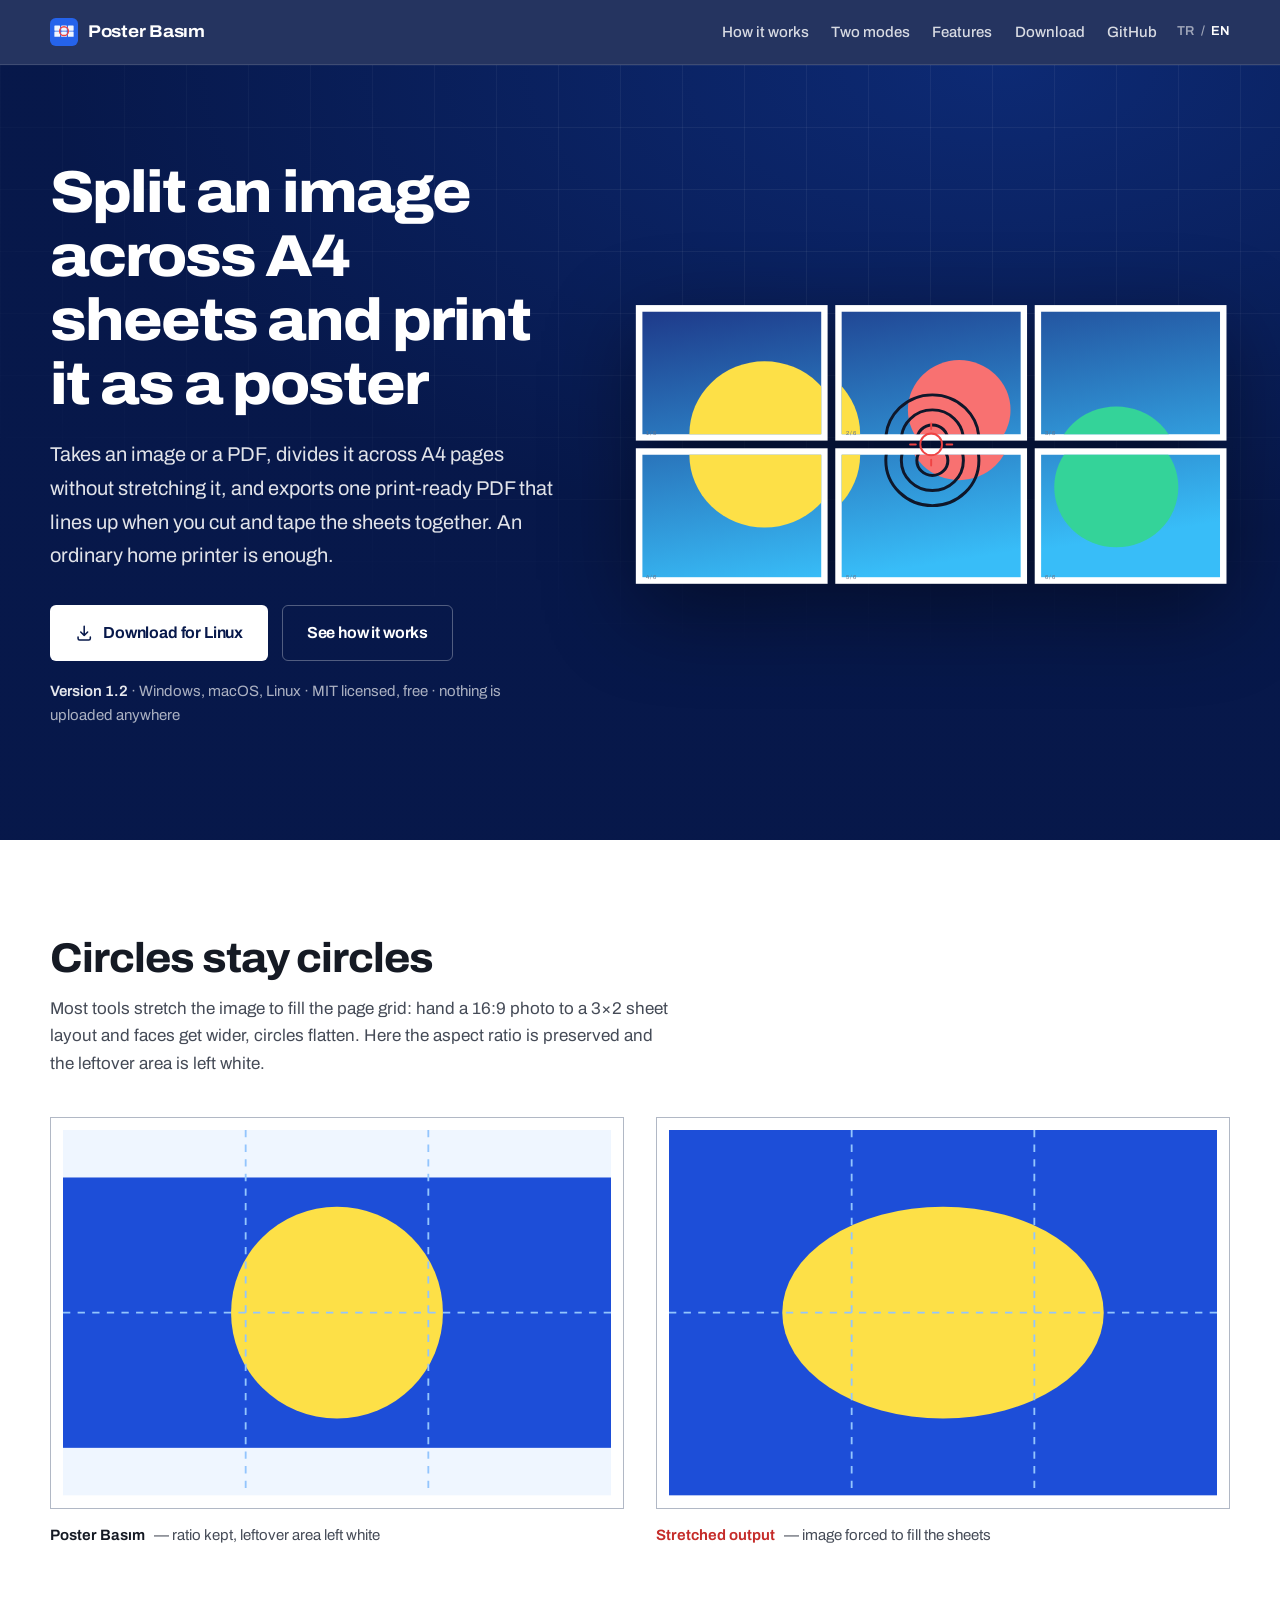
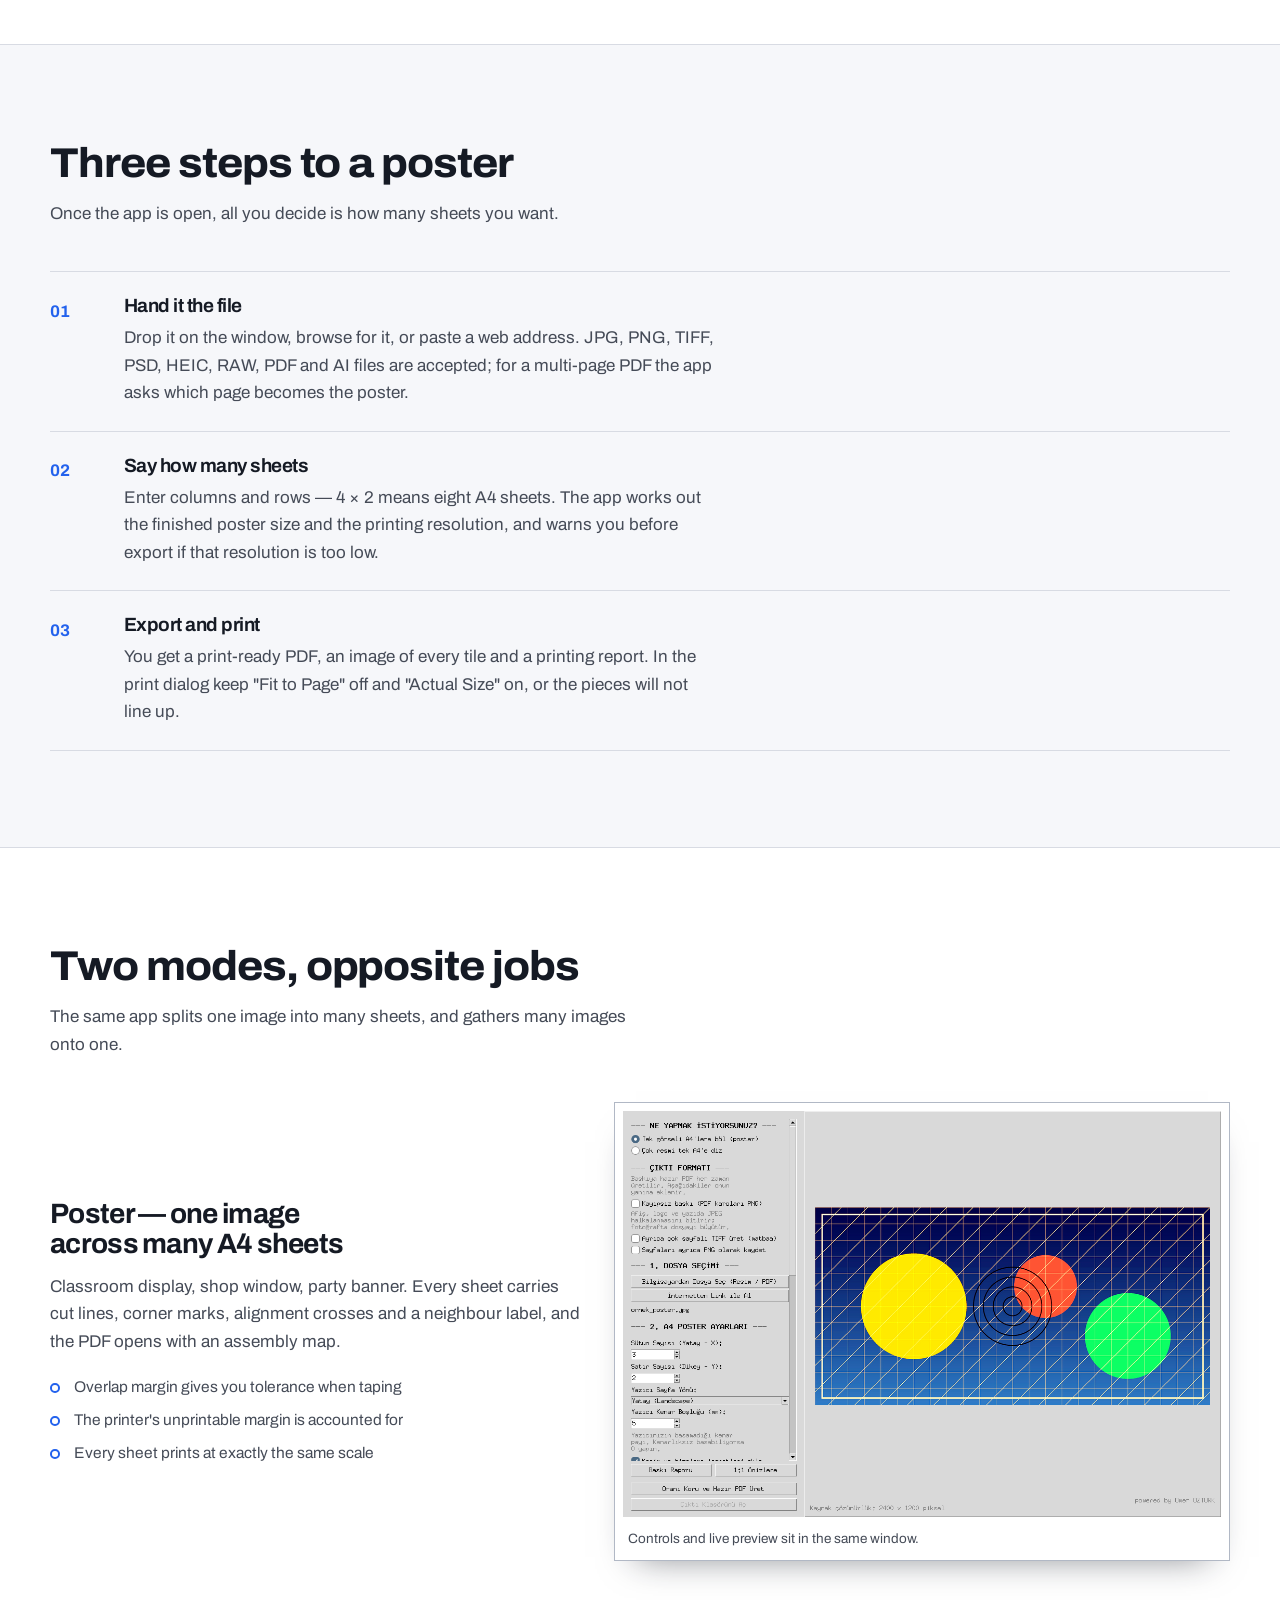
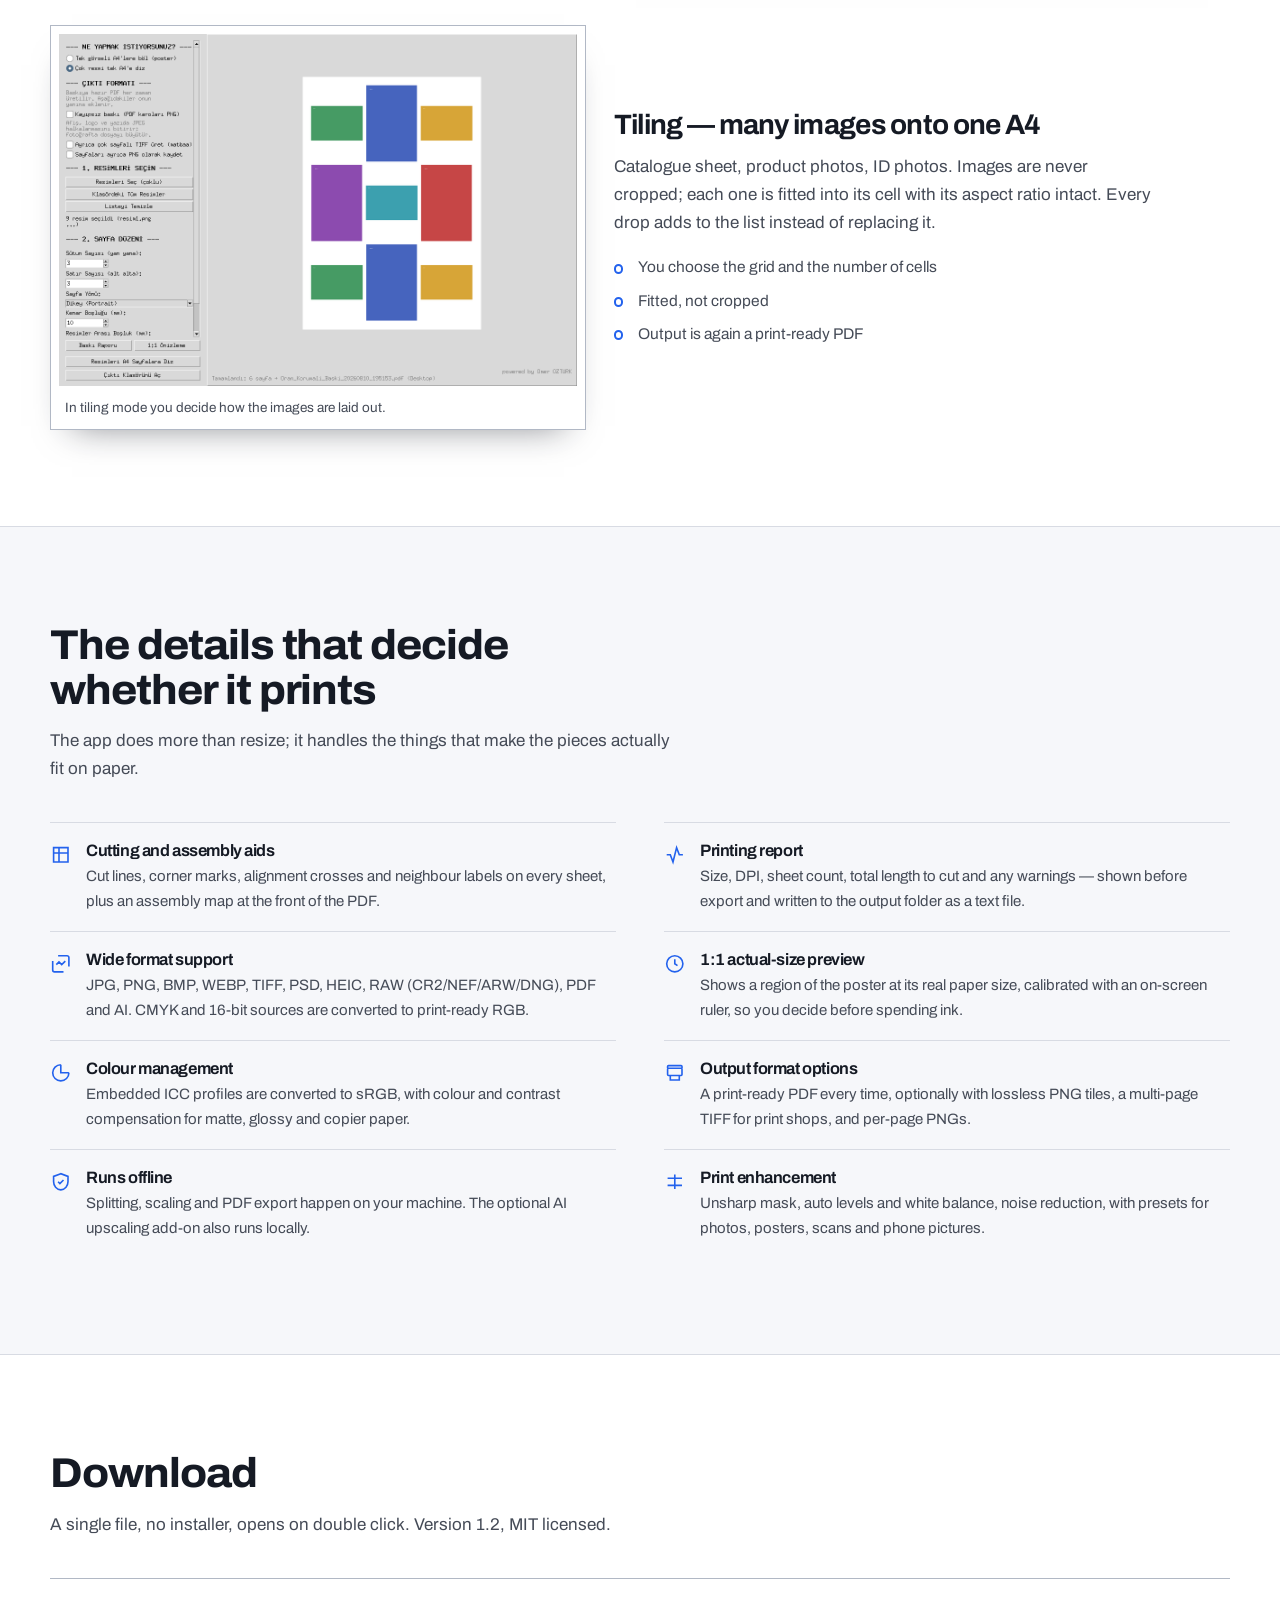
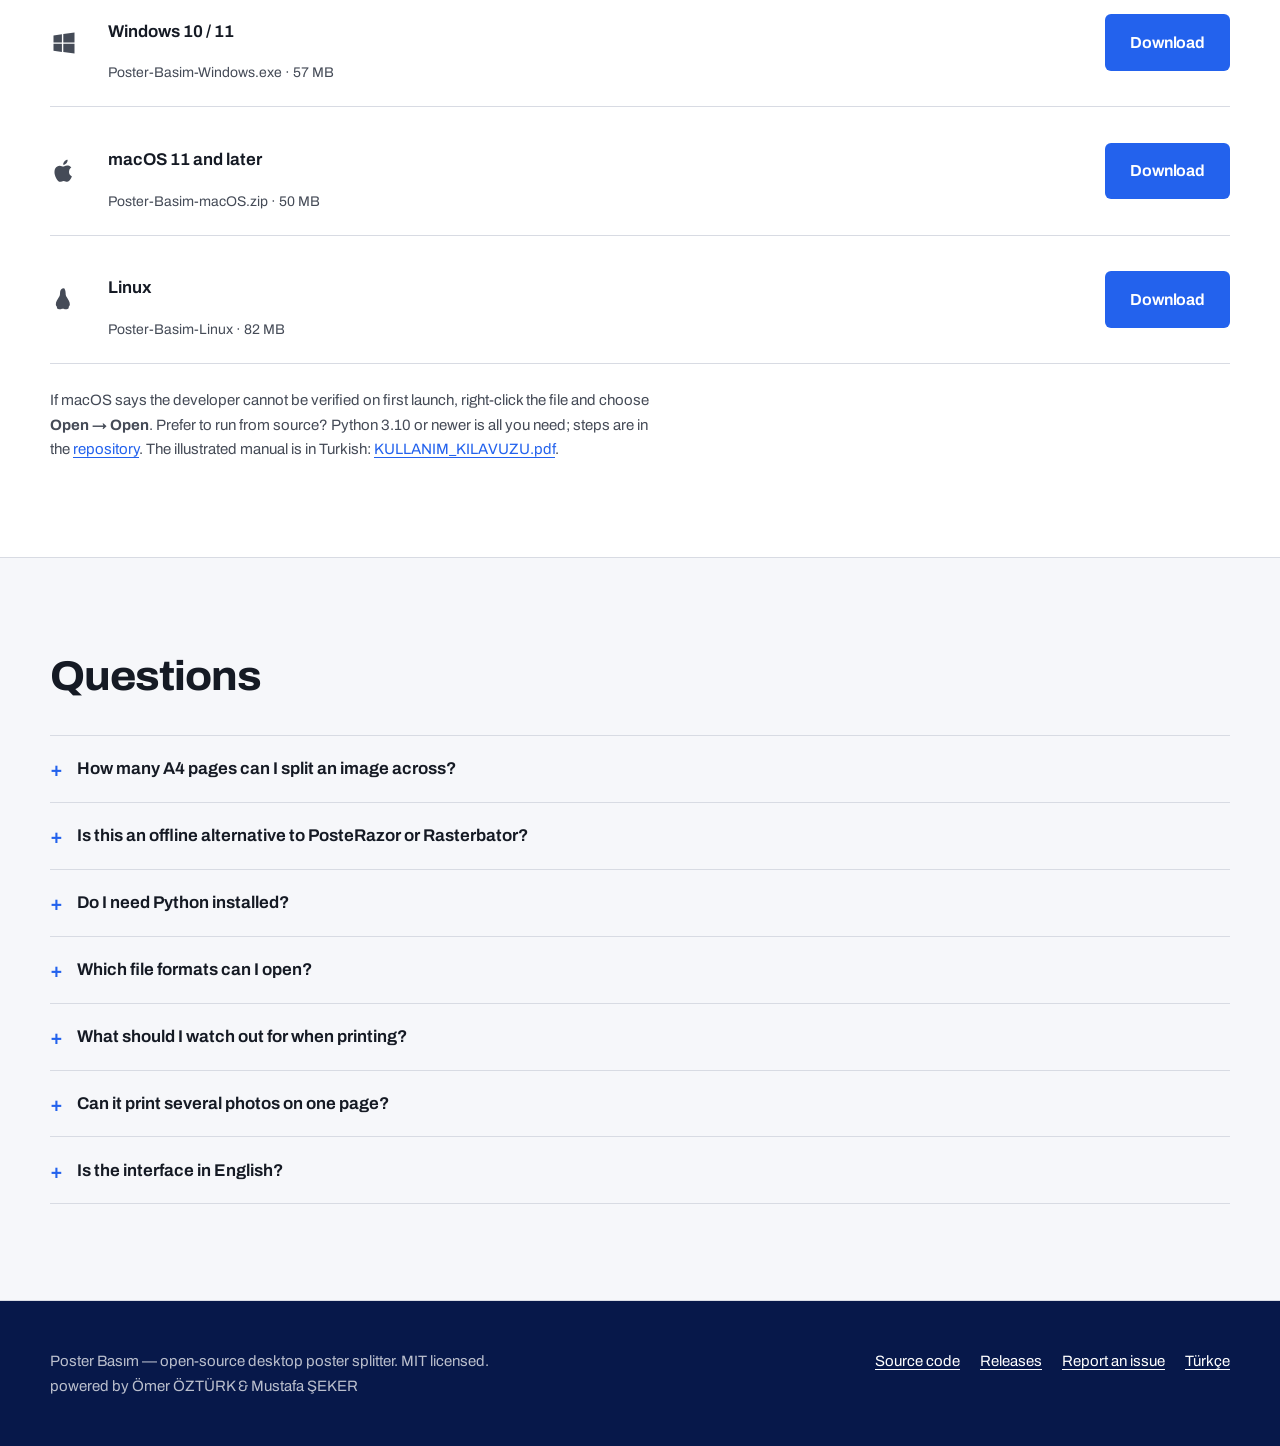
==== commit 95e00891: "Imza: Ömer ÖZTÜRK & Mustafa ŞEKER; program içinde küçük punto ve en altta Co-Authored-By: Claude Opu" ====
--- a/docs/en/index.html
+++ b/docs/en/index.html
@@ -496,7 +496,7 @@
   <div class="shell site-foot__in">
     <p>
       Poster Basım — open-source desktop poster splitter. MIT licensed.
-      <br>powered by Omer OZTURK
+      <br>powered by Ömer ÖZTÜRK &amp; Mustafa ŞEKER
     </p>
     <nav class="foot-links" aria-label="Footer">
       <a href="https://github.com/mustafasneu/poster-basim">Source code</a>
